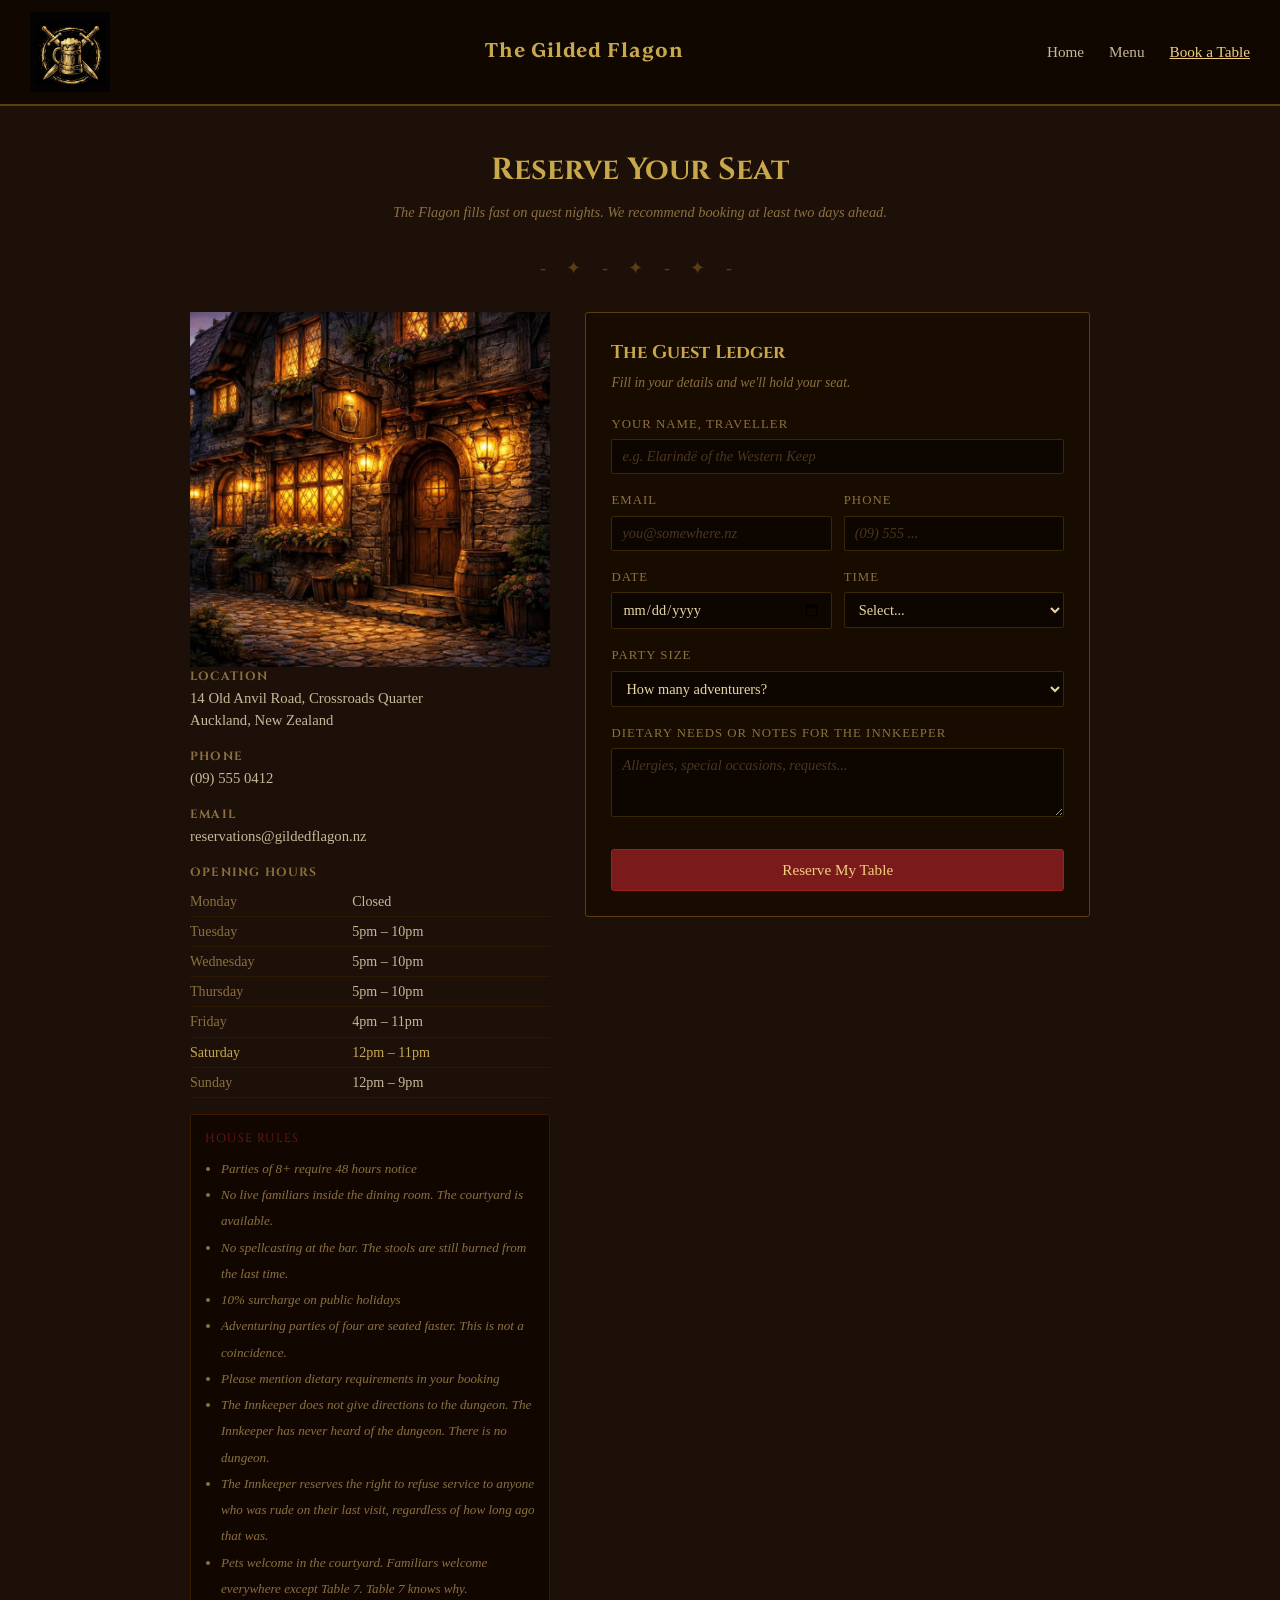
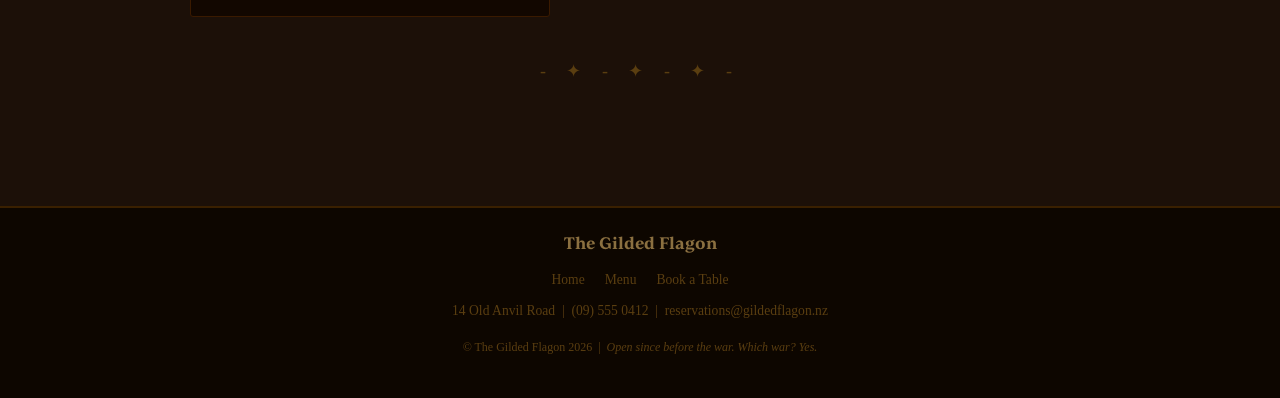
==== booking.html @ 995436e5 "Initial commit" ====
<!DOCTYPE html>
<html lang="en">
<head>
  <meta charset="UTF-8" />
  <meta name="viewport" content="width=device-width, initial-scale=1.0" />
  <title>The Gilded Flagon</title>
  <link rel="stylesheet" href="style.css" />
  <link rel="icon" href="./assets/images/plainlogo.png">
</head>
<body>
  <audio src="assets/Candle Irony.mp3" autoplay loop></audio>
  <nav>
    <img src="./assets/images/plainlogo.png" alt="The Gilded Flagon logo" class="nav-logo" />
    <span class="nav-brand">The Gilded Flagon</span>
    <ul class="nav-links">
      <li><a href="index.html">Home</a></li>
      <li><a href="menu.html">Menu</a></li>
      <li><a href="booking.html" class="active">Book a Table</a></li>
    </ul>
  </nav>
  <div class="section">

    <div style="text-align:center; margin-bottom:30px;">
      <h1 style="font-size:1.9rem; margin-bottom:6px;">Reserve Your Seat</h1>
      <p style="font-style:italic; color:#8b7040; font-size:0.9rem; margin:0;">
        The Flagon fills fast on quest nights. We recommend booking at least two days ahead.
      </p>
    </div>

    <div class="divider">- ✦ - ✦ - ✦ -</div>

    <div class="booking-grid">

      <!-- left: info -->
      <div class="info">

        <img src="./assets/images/tavernexterior.png" alt="The Gilded Flagon exterior"/>

        <div class="info-item">
          <strong>Location</strong>
          14 Old Anvil Road, Crossroads Quarter<br />
          Auckland, New Zealand
        </div>

        <div class="info-item">
          <strong>Phone</strong>
          (09) 555 0412
        </div>

        <div class="info-item">
          <strong>Email</strong>
          reservations@gildedflagon.nz
        </div>

        <div class="info-item">
          <strong>Opening Hours</strong>
          <table class="hours-table" id="hoursTable">
            <tr data-day="1"><td>Monday</td><td>Closed</td></tr>
            <tr data-day="2"><td>Tuesday</td><td>5pm – 10pm</td></tr>
            <tr data-day="3"><td>Wednesday</td><td>5pm – 10pm</td></tr>
            <tr data-day="4"><td>Thursday</td><td>5pm – 10pm</td></tr>
            <tr data-day="5"><td>Friday</td><td>4pm – 11pm</td></tr>
            <tr data-day="6"><td>Saturday</td><td>12pm – 11pm</td></tr>
            <tr data-day="0"><td>Sunday</td><td>12pm – 9pm</td></tr>
          </table>
        </div>

        <div style="background-color:#120700; border:1px solid #3a1a00; border-radius:3px; padding:14px; margin-top:16px;">
          <p style="font-family:'Cinzel', serif; font-size:0.75rem; letter-spacing:0.1em; text-transform:uppercase; color:#7a1a1a; margin-bottom:8px;">House Rules</p>
          <ul style="padding-left:16px; font-size:0.82rem; color:#8b7040; font-style:italic; line-height:2;">
            <li>Parties of 8+ require 48 hours notice</li>
            <li>No live familiars inside the dining room. The courtyard is available.</li>
            <li>No spellcasting at the bar. The stools are still burned from the last time.</li>
            <li>10% surcharge on public holidays</li>
            <li>Adventuring parties of four are seated faster. This is not a coincidence.</li>
            <li>Please mention dietary requirements in your booking</li>
            <li>The Innkeeper does not give directions to the dungeon. The Innkeeper has never heard of the dungeon. There is no dungeon.</li>
            <li>The Innkeeper reserves the right to refuse service to anyone who was rude on their last visit, regardless of how long ago that was.</li>
            <li>Pets welcome in the courtyard. Familiars welcome everywhere except Table 7. Table 7 knows why.</li>
          </ul>
        </div>

      </div>

      <!-- right: form -->
      <div class="form">
        <div class="form-box" id="bookingForm">
          <h3>The Guest Ledger</h3>
          <p class="form-sub">Fill in your details and we'll hold your seat.</p>

          <div class="form-group">
            <label class="form-label" for="name">Your Name, Traveller</label>
            <input class="form-control" type="text" id="name" placeholder="e.g. Elarindë of the Western Keep" autocomplete="name" />
          </div>

          <div class="form-row">
            <div class="form-group">
              <label class="form-label" for="email">Email</label>
              <input class="form-control" type="email" id="email" placeholder="you@somewhere.nz" autocomplete="email" />
            </div>
            <div class="form-group">
              <label class="form-label" for="phone">Phone</label>
              <input class="form-control" type="tel" id="phone" placeholder="(09) 555 ..." autocomplete="tel" />
            </div>
          </div>

          <div class="form-row">
            <div class="form-group">
              <label class="form-label" for="date">Date</label>
              <input class="form-control" type="date" id="date" />
            </div>
            <div class="form-group">
              <label class="form-label" for="time">Time</label>
              <select class="form-control" id="time">
                <option value="">Select...</option>
                <option>5:00 PM</option>
                <option>5:30 PM</option>
                <option>6:00 PM</option>
                <option>6:30 PM</option>
                <option>7:00 PM</option>
                <option>7:30 PM</option>
                <option>8:00 PM</option>
                <option>8:30 PM</option>
                <option>9:00 PM</option>
              </select>
            </div>
          </div>

          <div class="form-group">
            <label class="form-label" for="party">Party Size</label>
            <select class="form-control" id="party">
              <option value="">How many adventurers?</option>
              <option>1</option>
              <option>2</option>
              <option>3</option>
              <option>4</option>
              <option>5</option>
              <option>6</option>
              <option>7</option>
              <option>8+ (please call us)</option>
            </select>
          </div>

          <div class="form-group">
            <label class="form-label" for="notes">Dietary needs or notes for the Innkeeper</label>
            <textarea class="form-control" id="notes" rows="3" placeholder="Allergies, special occasions, requests..."></textarea>
          </div>

          <button class="btn btn-primary" onclick="handleSubmit()">Reserve My Table</button>
        </div>

        <!-- shown after form submits -->
        <div class="confirm-msg" id="confirmMsg">
          <p style="font-size:2rem; margin-bottom:10px;">🍺</p>
          <h3>You're booked in, traveller.</h3>
          <div class="divider">- ✦ -</div>
          <p>The Innkeeper will send you a confirmation email shortly.<br /><em>May your road to us be short and your appetite long.</em></p>
          <a href="index.html" class="btn btn-outline" style="margin-top:18px; display:inline-block;">Back to Home</a>
        </div>
      </div>

    </div><!-- end booking grid -->

    <div class="divider" style="margin-top:40px;">- ✦ - ✦ - ✦ -</div>

  </div>

  <footer>
    <span class="footer-brand">The Gilded Flagon</span>
    <ul class="footer-links">
      <li><a href="index.html">Home</a></li>
      <li><a href="menu.html">Menu</a></li>
      <li><a href="booking.html">Book a Table</a></li>
    </ul>
    <p>14 Old Anvil Road &nbsp;|&nbsp; (09) 555 0412 &nbsp;|&nbsp; reservations@gildedflagon.nz</p>
    <p style="margin-top:6px; font-size:0.75rem;">© The Gilded Flagon 2026 &nbsp;|&nbsp; <em>Open since before the war. Which war? Yes.</em></p>
  </footer>

  <script>
    // highlight today's row in the hours table
    const today = new Date().getDay();
    document.querySelectorAll('#hoursTable tr').forEach(row => {
      if (parseInt(row.dataset.day) === today) {
        row.classList.add('hours-today');
      }
    });

    // set date minimum to today so you can't pick the past
    document.getElementById('date').min = new Date().toISOString().split('T')[0];

    // form validation and confirmation
    function handleSubmit() {
      const name  = document.getElementById('name').value.trim();
      const email = document.getElementById('email').value.trim();
      const date  = document.getElementById('date').value;
      const party = document.getElementById('party').value;

      // flash red border on empty required fields
      [['name', name], ['email', email], ['date', date], ['party', party]].forEach(([id, val]) => {
        const el = document.getElementById(id);
        if (!val) {
          el.style.borderColor = '#7a1a1a';
          setTimeout(() => el.style.borderColor = '', 2000);
        }
      });

      if (!name || !email || !date || !party) return;

      // swap form for confirmation
      document.getElementById('bookingForm').style.display = 'none';
      const msg = document.getElementById('confirmMsg');
      msg.style.display = 'block';
      msg.scrollIntoView({ behavior: 'smooth', block: 'center' });
    }
  </script>

</body>
</html>
---- style.css ----
@import url('https://fonts.googleapis.com/css2?family=Cinzel:wght@400;600&display=swap');

/* Yor font by Jo Malinis - using for special headings and dish names */
@font-face {
  font-family: 'Yor';
  src: url('./assets/fonts/YorT3-10-Regular.otf') format('opentype');
  font-weight: 400;
  font-style: normal;
}
@font-face {
  font-family: 'Yor';
  src: url('./assets/fonts/YorT3-10-Italic.otf') format('opentype');
  font-weight: 400;
  font-style: italic;
}
@font-face {
  font-family: 'Yor';
  src: url('./assets/fonts/YorT3-10-Medium.otf') format('opentype');
  font-weight: 500;
  font-style: normal;
}
@font-face {
  font-family: 'Yor';
  src: url('./assets/fonts/YorT3-10-SemiBold.otf') format('opentype');
  font-weight: 600;
  font-style: normal;
}

/* --- base --- */
* {
  box-sizing: border-box;
  margin: 0;
  padding: 0;
}

body {
  background-color: #1c1008;
  color: #e8d5a3;
  font-family: Georgia, serif;
  font-size: 16px;
  line-height: 1.6;
}

a {
  color: #c9a84c;
  text-decoration: none;
}
a:hover {
  color: #f0d080;
  text-decoration: underline;
}

h1, h2, h3 {
  font-family: 'Cinzel', serif;
  color: #c9a84c;
}

/* dish names specifically use Yor */
.dish-name {
  font-family: 'Yor', Georgia, serif;
  font-weight: 600;
  font-size: 1.05rem;
  color: #f0d080;
  margin-bottom: 4px;
  display: block;
}

/* lore quotes in Yor italic */
.lore {
  font-family: 'Yor', Georgia, serif;
  font-style: italic;
  font-weight: 400;
  font-size: 0.88rem;
  color: #8b7040;
  margin-bottom: 6px;
  display: block;
}

p {
  margin-bottom: 1rem;
}

img {
  max-width: 100%;
  display: block;
}

/*navigation */
nav {
  background-color: #100800;
  border-bottom: 2px solid #5a3e10;
  padding: 12px 30px;
  display: flex;
  align-items: center;
  justify-content: space-between;
  position: sticky;
  top: 0;
  z-index: 50;
}

.nav-brand {
  font-family: 'Yor', Georgia, serif;
  font-weight: 600;
  font-size: 1.2rem;
  color: #c9a84c;
  letter-spacing: 0.05em;
}

.nav-links {
  list-style: none;
  display: flex;
  gap: 25px;
}

.nav-links a {
  font-family: Georgia, serif;
  font-size: 0.95rem;
  color: #c8b89a;
  text-decoration: none;
}

.nav-links a:hover,
.nav-links a.active {
  color: #f0d080;
  text-decoration: underline;
}

.nav-logo {
  width: 80px;
  height: auto;
  margin-right: 12px;
}
/* --- main ---*/
.main {
  background-color: #0d0600;
  border-bottom: 2px solid #5a3e10;
  padding: 60px 30px 50px;
  text-align: center;
}

.main h1 {
  font-size: clamp(2rem, 5vw, 3.2rem);
  color: #c9a84c;
  margin-bottom: 10px;
}

.main .tagline {
  font-family: 'Yor', Georgia, serif;
  font-style: italic;
  font-size: 1.15rem;
  color: #8b7040;
  margin-bottom: 25px;
}

.main p {
  max-width: 580px;
  margin: 0 auto 25px;
  color: #c8b89a;
  font-size: 0.95rem;
}
.main-image {
  margin: 0 auto;
  width: 90%;
  max-height: 600px;
  object-fit: cover;
}

/* --- buttons --- */
.btn {
  display: inline-block;
  padding: 9px 22px;
  font-family: Georgia, serif;
  font-size: 0.9rem;
  text-decoration: none;
  border-radius: 3px;
  cursor: pointer;
  border: none;
}

.btn-primary {
  background-color: #7a1a1a;
  color: #f0d080;
  border: 1px solid #a02020;
}
.btn-primary:hover {
  background-color: #951f1f;
  text-decoration: none;
  color: #f0d080;
}

.btn-outline {
  background-color: transparent;
  color: #c9a84c;
  border: 1px solid #5a3e10;
}
.btn-outline:hover {
  background-color: #2a1500;
  text-decoration: none;
  color: #f0d080;
}

/* --- divider --- */
.divider {
  text-align: center;
  color: #5a3e10;
  margin: 30px 0;
  font-size: 18px;
  letter-spacing: 8px;
}

/* --- section wrapper --- */
.section {
  padding: 40px 30px;
  max-width: 960px;
  margin: 0 auto;
}

.section-title {
  font-size: 1.5rem;
  margin-bottom: 8px;
  color: #c9a84c;
}

.section-sub {
  font-style: italic;
  color: #8b7040;
  font-size: 0.9rem;
  margin-bottom: 25px;
}

/* --- dish cards --- */

.dish-card {
  background-color: #231000;
  border: 1px solid #5a3e10;
  padding: 16px;
  border-radius: 3px;
  transition: border-color 0.2s;
}

.dish-card:hover {
  border-color: #c9a84c;
}

.dish-card .desc {
  font-size: 0.88rem;
  color: #c8b89a;
  margin-bottom: 10px;
  line-height: 1.5;
}

.dish-card .price {
  font-family: 'Yor', Georgia, serif;
  font-weight: 500;
  color: #c9a84c;
  font-size: 1rem;
}

/* --- about grid --- */
.about-grid {
  display: flex;
  gap: 35px;
  align-items: flex-start;
  flex-wrap: wrap;
}
.about-grid .text { flex: 1; min-width: 280px; }
.about-grid .image { flex: 1; min-width: 260px; }

.about-grid .image .img-placeholder {
  width: 100%;
  aspect-ratio: 4/3;
  font-size: 2.5rem;
  color: #3a2808;
}
/* --- grid layouts --- */

.grid-3 {
  display: flex;
  gap: 16px;
  flex-wrap: wrap;
}
.grid-3 .dish-card {
  flex: 1;
  min-width: 240px;
}

.grid-2 {
  display: flex;
  gap: 16px;
  flex-wrap: wrap;
}
.grid-2 .dish-card {
  flex: 1;
  min-width: 280px;
}

/* --- menu page specific --- */
.menu-category {
  margin-bottom: 40px;
}

.category-title {
  font-family: 'Cinzel', serif;
  font-size: 1.1rem;
  color: #7a1a1a;
  letter-spacing: 0.15em;
  text-transform: uppercase;
  border-bottom: 1px solid #3a1a00;
  padding-bottom: 6px;
  margin-bottom: 16px;
}

.tag {
  display: inline-block;
  font-family: Georgia, serif;
  font-size: 0.7rem;
  padding: 1px 6px;
  border-radius: 2px;
  margin-right: 4px;
  margin-bottom: 6px;
  border: 1px solid;
}
.tag-gf { color: #7bc87b; border-color: #3a6b3a; }
.tag-v  { color: #7bbcc8; border-color: #3a6070; }
.tag-vg { color: #a3c87b; border-color: #506b3a; }

/* --- booking page specific --- */
.booking-grid {
  display: flex;
  gap: 35px;
  align-items: flex-start;
  flex-wrap: wrap;
}
.booking-grid .info { flex: 1; min-width: 240px; }
.booking-grid .form { flex: 1.4; min-width: 300px; }

.info-item {
  margin-bottom: 16px;
  font-size: 0.92rem;
  color: #c8b89a;
  line-height: 1.5;
}
.info-item strong {
  display: block;
  font-family: 'Cinzel', serif;
  font-size: 0.75rem;
  letter-spacing: 0.1em;
  text-transform: uppercase;
  color: #8b7040;
  margin-bottom: 2px;
}

.hours-table {
  width: 100%;
  border-collapse: collapse;
  font-size: 0.88rem;
  margin-top: 6px;
}
.hours-table td {
  padding: 4px 0;
  color: #c8b89a;
  border-bottom: 1px solid #2a1800;
}
.hours-table td:first-child {
  color: #8b7040;
  width: 45%;
}
.hours-today td { color: #c9a84c !important; }

/* form styles */
.form-box {
  background-color: #180c00;
  border: 1px solid #5a3e10;
  border-radius: 3px;
  padding: 25px;
}

.form-box h3 {
  font-size: 1.15rem;
  margin-bottom: 4px;
}

.form-box .form-sub {
  font-style: italic;
  font-size: 0.85rem;
  color: #8b7040;
  margin-bottom: 20px;
}

.form-group {
  margin-bottom: 16px;
}

.form-label {
  display: block;
  font-family: Georgia, serif;
  font-size: 0.8rem;
  color: #8b7040;
  margin-bottom: 5px;
  text-transform: uppercase;
  letter-spacing: 0.08em;
}

.form-control {
  width: 100%;
  background-color: #0d0600;
  border: 1px solid #3a2800;
  border-radius: 2px;
  color: #e8d5a3;
  font-family: Georgia, serif;
  font-size: 0.9rem;
  padding: 8px 10px;
  outline: none;
}
.form-control:focus {
  border-color: #c9a84c;
}
.form-control::placeholder {
  color: #4a3520;
  font-style: italic;
}
select.form-control option {
  background: #1c1008;
}

.form-row {
  display: flex;
  gap: 12px;
}
.form-row .form-group { flex: 1; }

.form-box .btn {
  width: 100%;
  text-align: center;
  padding: 11px;
  font-size: 0.95rem;
  margin-top: 8px;
}

/* confirm message */
.confirm-msg {
  display: none;
  text-align: center;
  padding: 30px;
  background-color: #180c00;
  border: 1px solid #5a3e10;
  border-radius: 3px;
}
.confirm-msg h3 { margin-bottom: 10px; }
.confirm-msg p { color: #c8b89a; font-style: italic; font-size: 0.95rem; }


/* --- footer --- */
footer {
  background-color: #0d0600;
  border-top: 2px solid #3a2000;
  padding: 25px 30px;
  text-align: center;
  margin-top: 50px;
  color: #5a3e10;
  font-size: 0.85rem;
}

footer .footer-brand {
  font-family: 'Yor', Georgia, serif;
  font-weight: 600;
  font-size: 1rem;
  color: #8b7040;
  display: block;
  margin-bottom: 6px;
}

footer .footer-links {
  list-style: none;
  display: flex;
  justify-content: center;
  gap: 20px;
  margin: 10px 0;
  flex-wrap: wrap;
}

footer .footer-links a {
  color: #5a3e10;
  font-size: 0.85rem;
}
footer .footer-links a:hover { color: #c9a84c; }
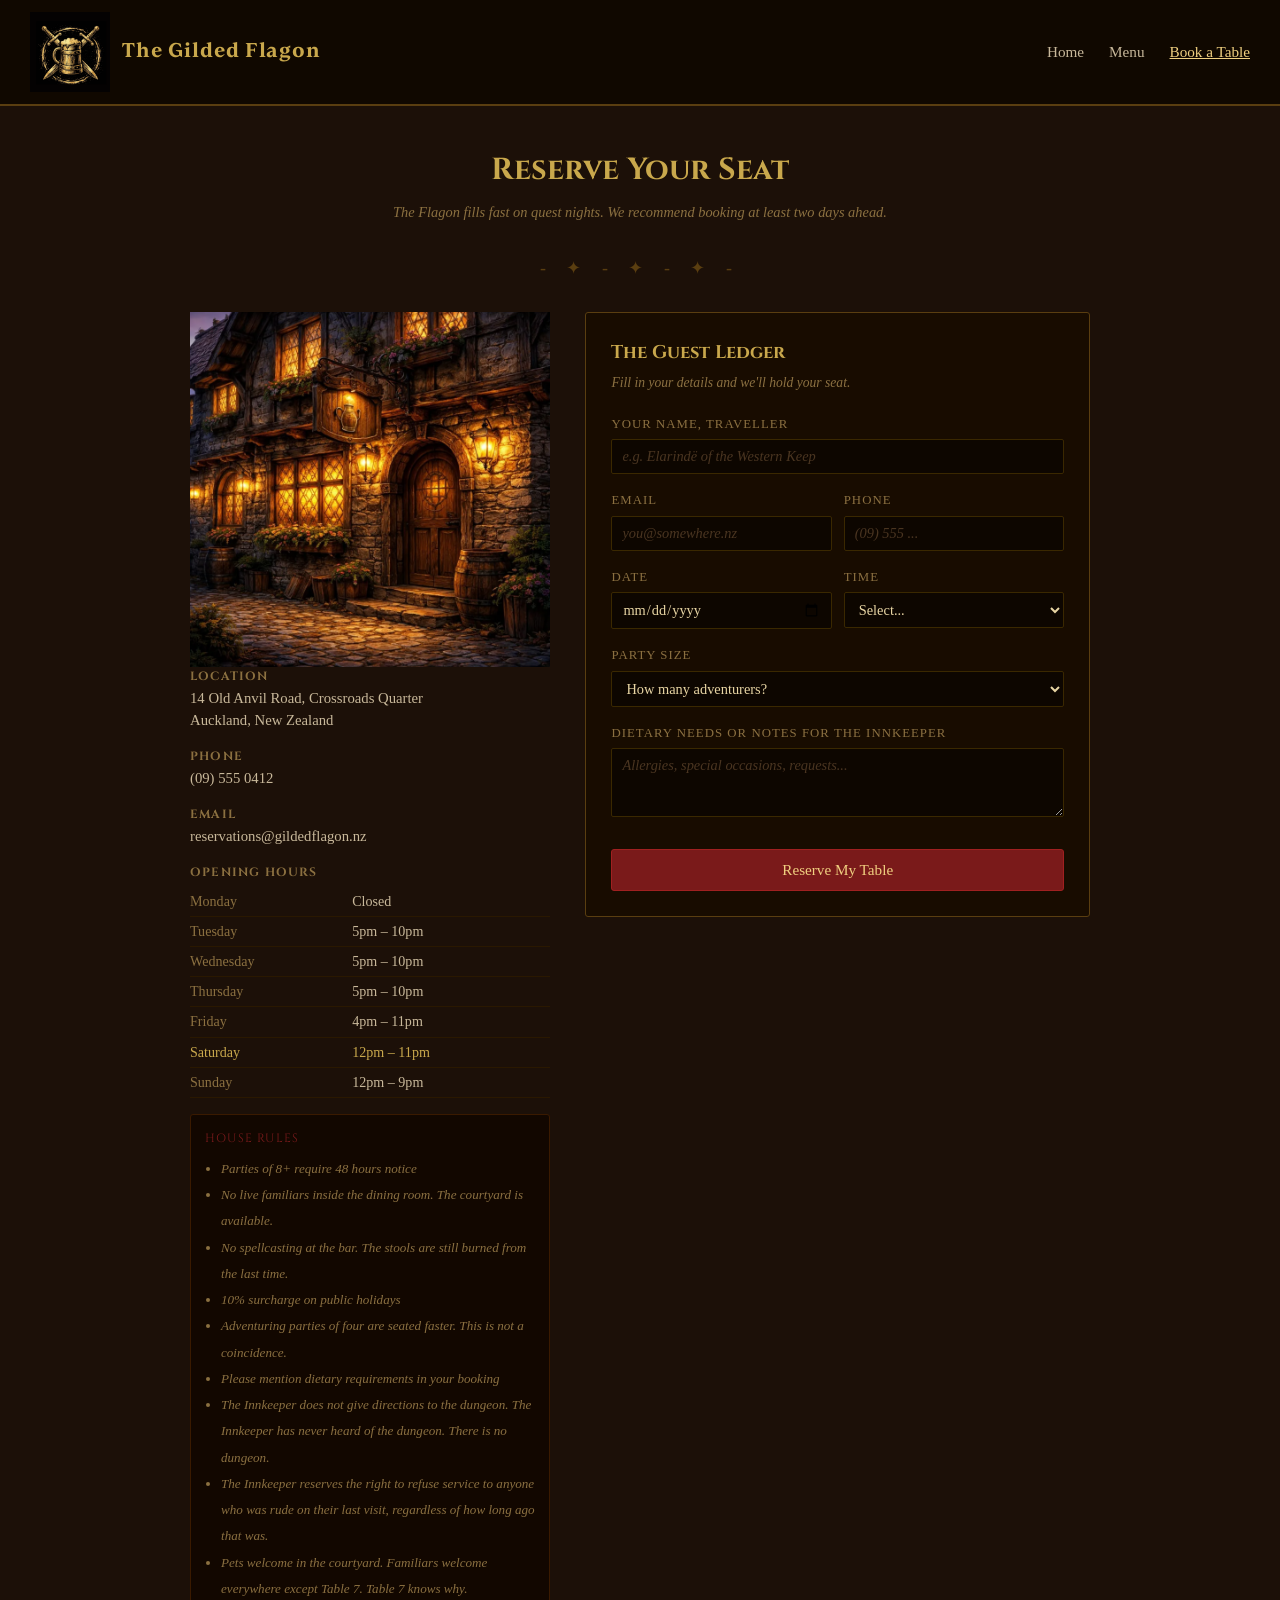
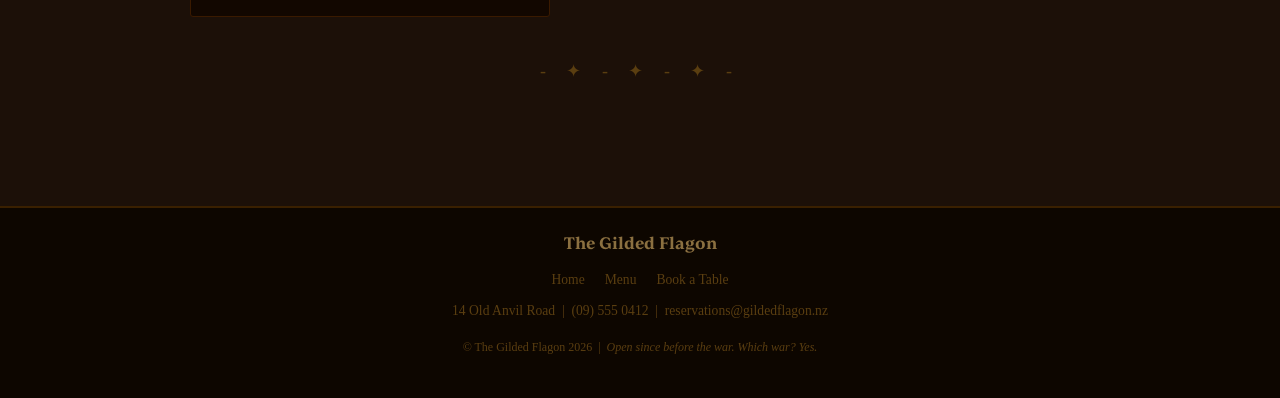
==== commit cdaafb8b: "turn top logo and restaurant name into link to homepage" ====
--- a/booking.html
+++ b/booking.html
@@ -10,8 +10,10 @@
 <body>
   <audio src="assets/Candle Irony.mp3" autoplay loop></audio>
   <nav>
-    <img src="./assets/images/plainlogo.png" alt="The Gilded Flagon logo" class="nav-logo" />
-    <span class="nav-brand">The Gilded Flagon</span>
+    <a href="index.html" class="nav-home">
+      <img src="./assets/images/plainlogo.png" alt="The Gilded Flagon logo" class="nav-logo" />
+      <span class="nav-brand">The Gilded Flagon</span>
+    </a>
     <ul class="nav-links">
       <li><a href="index.html">Home</a></li>
       <li><a href="menu.html">Menu</a></li>
--- a/style.css
+++ b/style.css
@@ -129,6 +129,11 @@
   width: 80px;
   height: auto;
   margin-right: 12px;
+}
+nav a.nav-home {
+  text-decoration: none;
+  display: flex;
+  align-items: center;
 }
 /* --- main ---*/
 .main {
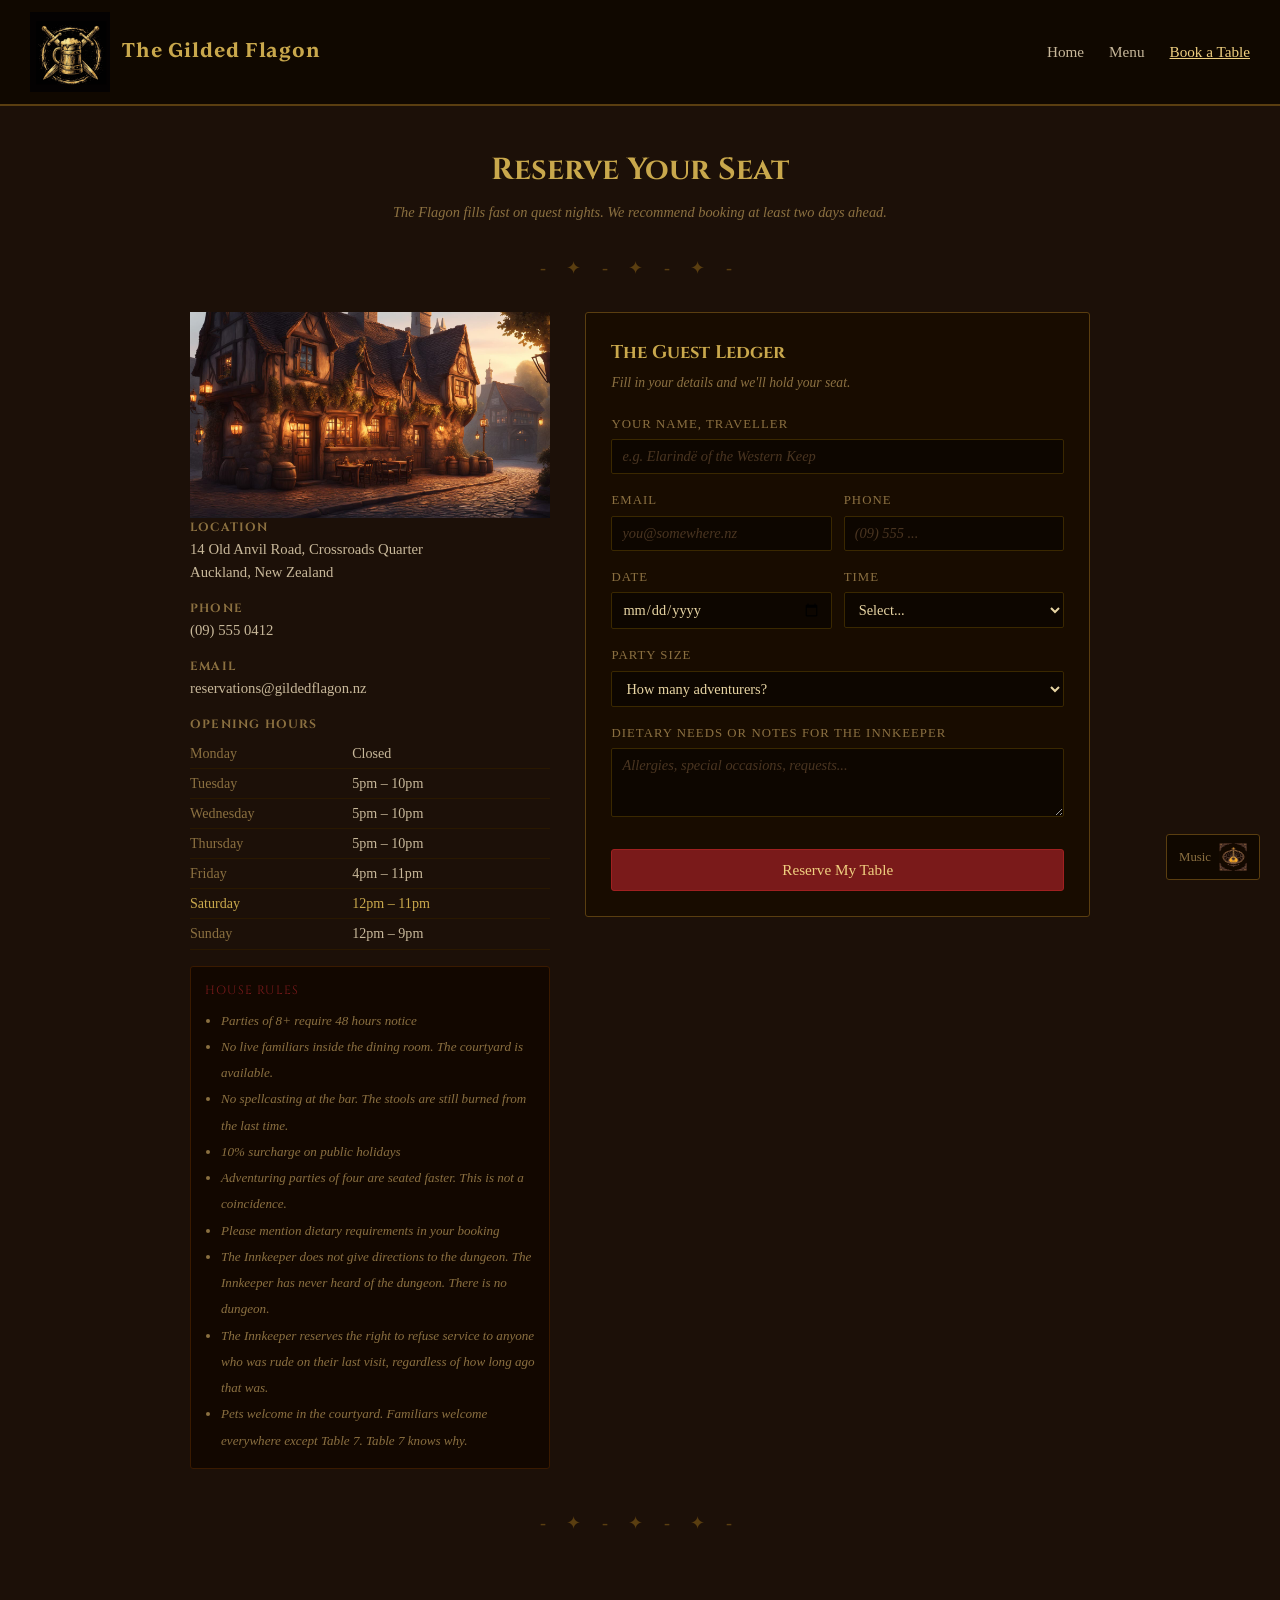
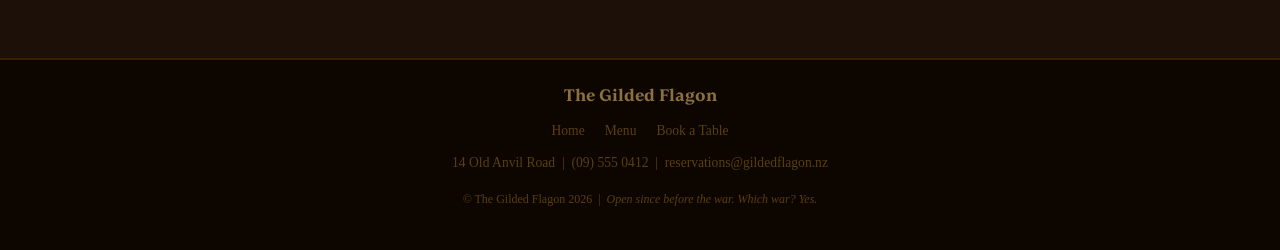
==== commit 53ddf360: "add an option to mute music and an img carousel" ====
--- a/booking.html
+++ b/booking.html
@@ -8,7 +8,15 @@
   <link rel="icon" href="./assets/images/plainlogo.png">
 </head>
 <body>
-  <audio src="assets/Candle Irony.mp3" autoplay loop></audio>
+  <audio id="bgMusic" src="assets/Candle Irony.mp3" loop></audio>
+
+  <div class="music-widget">
+    <span>Music</span>
+    <button class="music-btn" onclick="toggleMusic()" id="musicBtn" title="Mute/Unmute">
+      <img id="musicIcon" src="./assets/images/icon-unmuted.jpg" alt="Mute music" />
+    </button>
+  </div>
+
   <nav>
     <a href="index.html" class="nav-home">
       <img src="./assets/images/plainlogo.png" alt="The Gilded Flagon logo" class="nav-logo" />
@@ -214,6 +222,27 @@
       msg.style.display = 'block';
       msg.scrollIntoView({ behavior: 'smooth', block: 'center' });
     }
+
+    // music toggle
+    window.onload = function() {
+    document.getElementById('bgMusic').play();
+    }
+    var muted = false;
+    function toggleMusic() {
+      var music = document.getElementById('bgMusic');
+      var icon  = document.getElementById('musicIcon');
+      if (muted) {
+        music.play();
+        icon.src = './assets/images/icon-unmuted.jpg';
+        icon.alt = 'Mute music';
+        muted = false;
+      } else {
+        music.pause();
+        icon.src = './assets/images/icon-muted.png';
+        icon.alt = 'Unmute music';
+        muted = true;
+      }
+    }
   </script>
 
 </body>
--- a/style.css
+++ b/style.css
@@ -261,6 +261,25 @@
   font-size: 1rem;
 }
 
+.dish-card img {
+  width: 100%;
+  aspect-ratio: 16 / 9;
+  object-fit: contain;
+  background-color: #231000;
+  border-radius: 3px;
+  margin-bottom: 10px;
+  padding: 8px;
+  min-height: 240px;
+} 
+
+.dish-name {
+  margin-top: 8px;
+}
+.tag-row {
+  min-height: 24px;
+  margin-bottom: 4px;
+}
+
 /* --- about grid --- */
 .about-grid {
   display: flex;
@@ -284,6 +303,7 @@
   gap: 16px;
   flex-wrap: wrap;
 }
+
 .grid-3 .dish-card {
   flex: 1;
   min-width: 240px;
@@ -298,7 +318,15 @@
   flex: 1;
   min-width: 280px;
 }
-
+.grid-4 {
+  display: grid;
+  grid-template-columns: repeat(2, 1fr);
+  gap: 16px;
+}
+.grid-4 .dish-card {
+  flex: 1;
+  min-width: 280px;
+}
 /* --- menu page specific --- */
 .menu-category {
   margin-bottom: 40px;
@@ -455,6 +483,105 @@
 .confirm-msg p { color: #c8b89a; font-style: italic; font-size: 0.95rem; }
 
 
+/* --- music widget --- */
+/* small fixed button in the bottom right corner */
+.music-widget {
+  position: fixed;
+  bottom: 20px;
+  right: 20px;
+  z-index: 100;
+  background-color: #100800;
+  border: 1px solid #5a3e10;
+  border-radius: 3px;
+  padding: 8px 12px;
+  display: flex;
+  align-items: center;
+  gap: 8px;
+  font-family: Georgia, serif;
+  font-size: 0.8rem;
+  color: #8b7040;
+}
+
+.music-btn {
+  background: none;
+  border: none;
+  cursor: pointer;
+  padding: 0;
+  display: flex;
+  align-items: center;
+}
+
+.music-btn img {
+  width: 28px;
+  height: 28px;
+  display: block;
+}
+
+/* --- carousel --- */
+.carousel {
+  position: relative;
+  overflow: hidden;
+  border-bottom: 2px solid #5a3e10;
+}
+
+.carousel-track {
+  display: flex;
+  transition: transform 0.4s ease;
+}
+
+.carousel-track img {
+  min-width: 100%;
+  height: 480px;
+  object-fit: contain;
+  background-color: #0d0600;
+  flex-shrink: 0;
+}
+
+.carousel-btn {
+  position: absolute;
+  top: 50%;
+  transform: translateY(-50%);
+  background-color: rgba(0,0,0,0.55);
+  color: #c9a84c;
+  border: 1px solid #5a3e10;
+  padding: 8px 14px;
+  cursor: pointer;
+  font-size: 1.1rem;
+  border-radius: 2px;
+}
+
+.carousel-btn:hover { background-color: rgba(80,30,0,0.7); }
+.carousel-btn.prev { left: 10px; }
+.carousel-btn.next { right: 10px; }
+
+.carousel-dots {
+  text-align: center;
+  padding: 8px 0;
+  background-color: #0d0600;
+}
+
+.carousel-dots span {
+  display: inline-block;
+  width: 8px;
+  height: 8px;
+  border-radius: 50%;
+  background-color: #3a2800;
+  margin: 0 3px;
+  cursor: pointer;
+}
+
+.carousel-dots span.on { background-color: #c9a84c; }
+
+/* --- menu hero image --- */
+.menu-hero-img {
+  width: 90%;
+  max-height: 680px;
+  object-fit: cover;
+  display: block;
+  border-bottom: 2px solid #5a3e10;
+  margin: 0 auto;
+}
+
 /* --- footer --- */
 footer {
   background-color: #0d0600;
